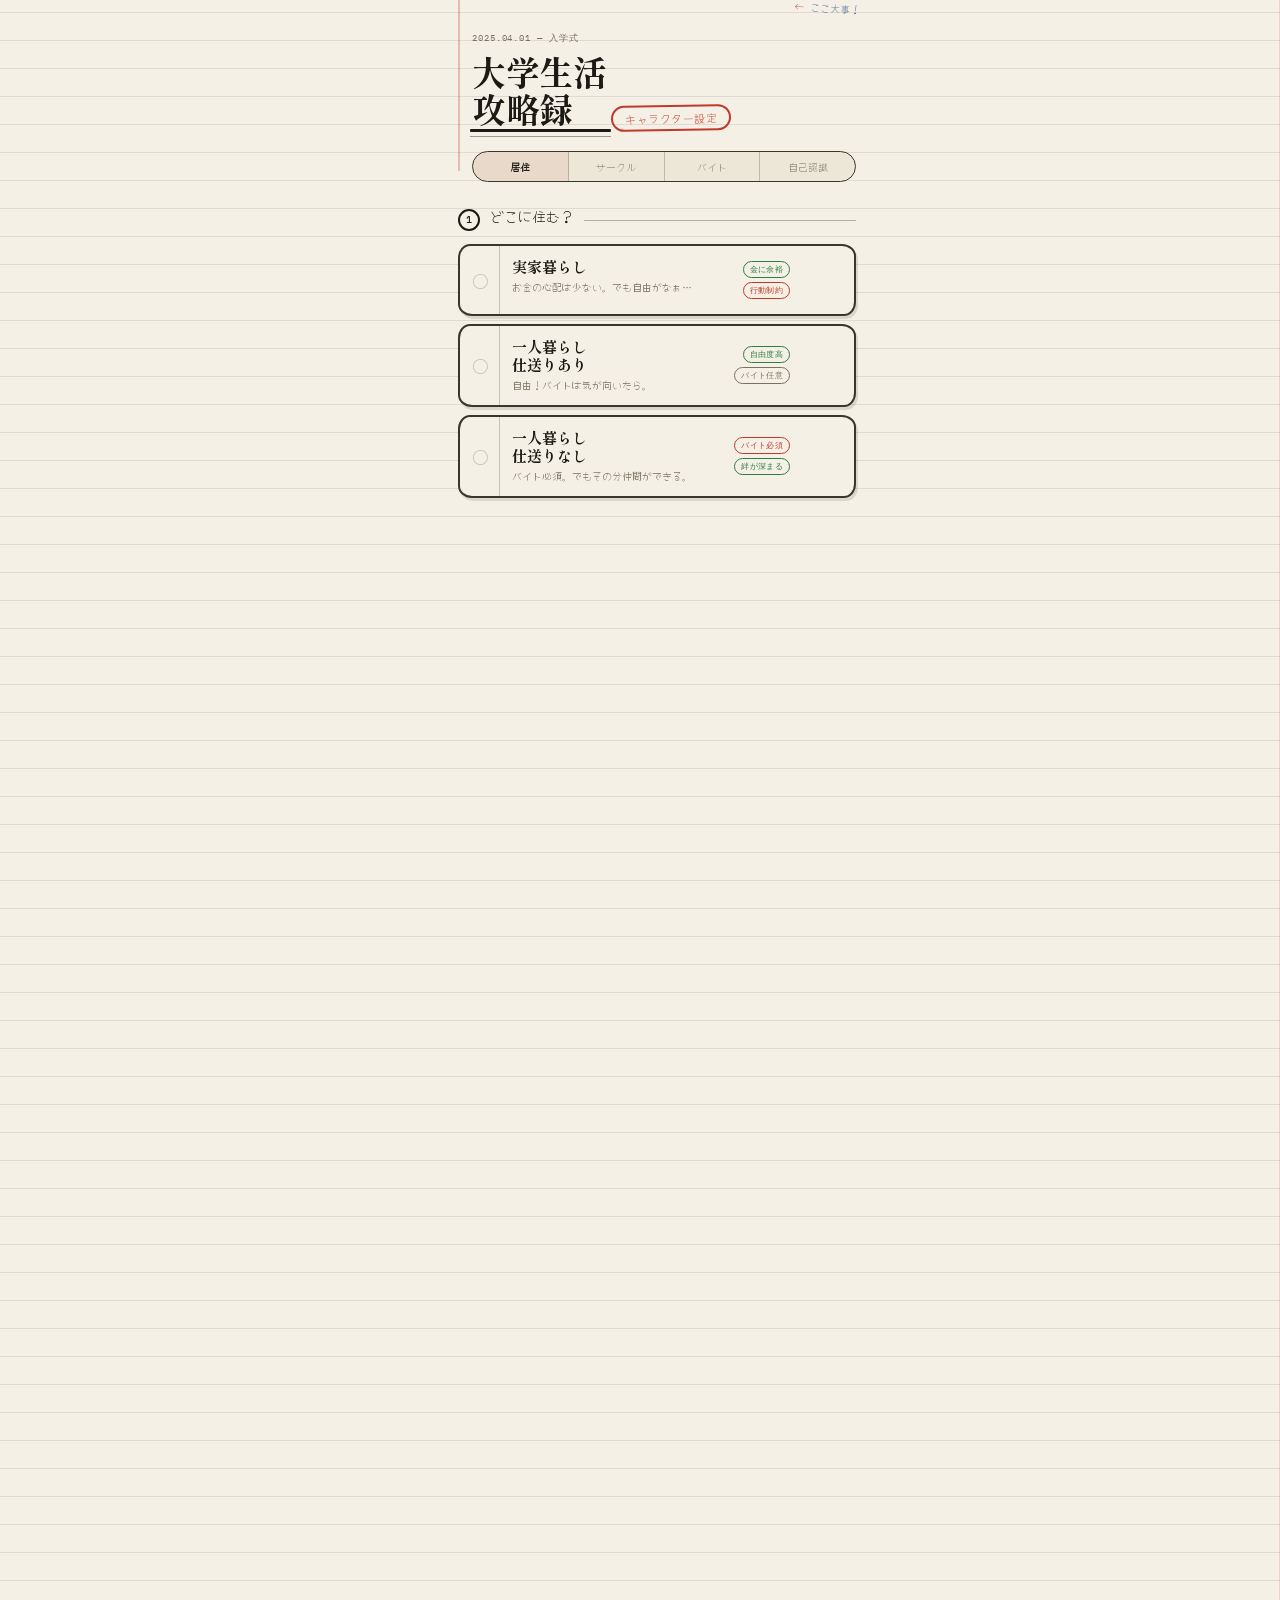
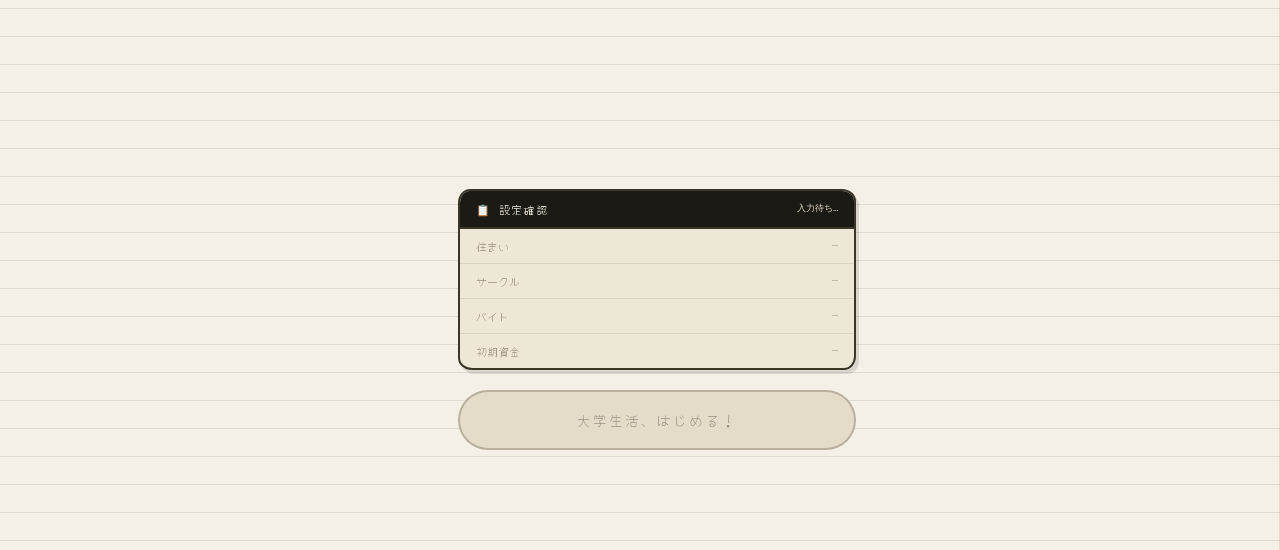
==== screens/chara_create.html @ b4116110 "first commit" ====
<!DOCTYPE html>
<html lang="ja">
<head>
<meta charset="UTF-8">
<meta name="viewport" content="width=device-width, initial-scale=1.0, user-scalable=no">
<title>大学生活攻略録</title>
<link href="https://fonts.googleapis.com/css2?family=Yomogi&family=Shippori+Mincho+B1:wght@400;700;800&family=IBM+Plex+Mono:wght@400;500&display=swap" rel="stylesheet">
<style>
:root {
  --paper:   #f5f0e6;
  --paper2:  #ede7d8;
  --paper3:  #e4dcc8;
  --ink:     #1c1a14;
  --ink2:    #3a3628;
  --rule:    rgba(28,26,20,0.10);
  --rule2:   rgba(28,26,20,0.22);
  --red:     #c0392b;     /* 朱 — the ONE accent */
  --red-t:   rgba(192,57,43,0.08);
  --red-t2:  rgba(192,57,43,0.04);
  --blue-ink:#2c4a8a;    /* 青ボールペン風 サブアクセント */
  --pencil:  #7a7060;    /* 鉛筆グレー */
  --muted:   #9a9080;
  --ok:      #2e7d42;
}

*, *::before, *::after { box-sizing:border-box; margin:0; padding:0; -webkit-tap-highlight-color:transparent; }

body {
  background: var(--paper);
  color: var(--ink);
  font-family: 'Shippori Mincho B1', serif;
  min-height: 100vh;
  /* notebook ruled lines */
  background-image:
    linear-gradient(var(--rule) 1px, transparent 1px),
    linear-gradient(90deg, transparent calc(100% - 1px), rgba(192,57,43,0.15) calc(100% - 1px));
  background-size: 100% 28px, 100% 100%;
  background-position: 0 12px, 0 0;
}

#root { max-width:480px; margin:0 auto; padding-bottom:80px; position:relative; }

/* ── HEADER ── */
.hd {
  padding: 32px 24px 0;
  position: relative;
}

/* 赤い縦線（ノートのマージン線） */
.hd::before {
  content:'';
  position:absolute;
  left: 58px;
  top: 0; bottom: -40px;
  width: 1.5px;
  background: rgba(192,57,43,0.3);
  pointer-events: none;
}

.hd-date {
  font-family: 'IBM Plex Mono', monospace;
  font-size: 9px;
  color: var(--pencil);
  margin-bottom: 8px;
  letter-spacing: .1em;
  margin-left: 48px;
}

.hd-title-wrap {
  margin-left: 48px;
  margin-bottom: 20px;
  position: relative;
}

/* 二重下線 — ノートのタイトル下線 */
.hd-title {
  font-size: 34px;
  font-weight: 800;
  line-height: 1.1;
  letter-spacing: -.01em;
  position: relative;
  display: inline-block;
}
.hd-title::after {
  content: '';
  position: absolute;
  left: -2px; right: -4px;
  bottom: -4px;
  height: 3px;
  background: var(--ink);
  border-radius: 1px;
}
.hd-title::before {
  content: '';
  position: absolute;
  left: -2px; right: -4px;
  bottom: -9px;
  height: 1px;
  background: var(--ink);
  opacity: .4;
}

/* 手書き風の丸囲み文字を模したバッジ */
.hd-badge {
  display: inline-block;
  margin-top: 14px;
  padding: 3px 12px;
  border: 2px solid var(--red);
  border-radius: 20px;
  font-family: 'Yomogi', cursive;
  font-size: 11px;
  color: var(--red);
  letter-spacing: .05em;
  transform: rotate(-1deg);
}

/* 落書き風のメモ */
.hd-memo {
  position: absolute;
  top: 0px;
  right: 20px;
  font-family: 'Yomogi', cursive;
  font-size: 10px;
  color: var(--blue-ink);
  transform: rotate(3deg);
  line-height: 1.6;
  opacity: .8;
}
.hd-memo::before {
  content: '← ';
  color: var(--red);
}

/* ── PROGRESS ── */
.progress {
  margin: 16px 24px 0 72px;
  display: flex;
  gap: 0;
  border: 1.5px solid var(--ink2);
  border-radius: 20px;
  overflow: hidden;
  background: var(--paper2);
}
.prog-item {
  flex: 1;
  text-align: center;
  padding: 7px 4px;
  font-family: 'Yomogi', cursive;
  font-size: 10px;
  color: var(--muted);
  border-right: 1px solid var(--rule2);
  transition: all .2s;
  position: relative;
}
.prog-item:last-child { border-right:none; }
.prog-item.done { color: var(--ok); }
.prog-item.done::after { content: ' ✓'; font-size:9px; }
.prog-item.active {
  color: var(--ink);
  background: var(--red-t);
  font-weight: 700;
}

/* ── SECTION ── */
.sec {
  padding: 24px 24px 0;
  opacity: 0;
  transform: translateY(6px);
  transition: opacity .3s ease, transform .3s ease;
}
.sec.visible { opacity:1; transform:none; }

.sec-head {
  display: flex;
  align-items: baseline;
  gap: 10px;
  margin-bottom: 14px;
  margin-left: 34px;
  position: relative;
}
/* 番号を手書き風丸で囲む */
.sec-num {
  width: 22px; height: 22px;
  border: 2px solid var(--ink);
  border-radius: 50%;
  display: flex;
  align-items: center;
  justify-content: center;
  font-family: 'IBM Plex Mono', monospace;
  font-size: 10px;
  font-weight: 500;
  flex-shrink: 0;
  background: var(--paper);
  position: relative;
  top: 1px;
}
.sec-label {
  font-family: 'Yomogi', cursive;
  font-size: 14px;
  color: var(--ink);
}
.sec-underline {
  flex: 1;
  position: relative;
  top: -1px;
}
.sec-underline::after {
  content:'';
  display:block;
  height: 1.5px;
  background: var(--ink2);
  border-radius: 1px;
  opacity: .35;
}

/* ── OPTION TILES ── */
.opts { display:flex; flex-direction:column; gap:8px; margin-left:34px; }

.opt {
  background: var(--paper);
  /* 手書き風の少し歪んだ枠 — box-shadow で多重ボーダー */
  border: 2px solid var(--ink2);
  border-radius: 12px 14px 12px 14px / 14px 12px 14px 12px;
  padding: 0;
  cursor: pointer;
  transition: transform .12s, box-shadow .12s, background .12s;
  position: relative;
  overflow: hidden;
  display: flex;
  align-items: stretch;
  min-height: 72px;
  /* スタンプ・付箋っぽい影 */
  box-shadow: 2px 3px 0 rgba(28,26,20,0.12);
}
.opt:active { transform: scale(.98) rotate(-.3deg); }
.opt:hover {
  box-shadow: 3px 4px 0 rgba(28,26,20,0.18);
  transform: translateY(-1px);
}
.opt.selected {
  border-color: var(--red);
  background: var(--red-t2);
  box-shadow: 3px 4px 0 rgba(192,57,43,0.25);
  transform: translateY(-1px);
}

/* チェックマーク（手書き風） */
.opt-check {
  width: 40px;
  display: flex;
  align-items: center;
  justify-content: center;
  font-size: 18px;
  flex-shrink: 0;
  border-right: 1.5px solid var(--rule2);
  color: var(--rule2);
  transition: color .15s;
  font-family: 'Yomogi', cursive;
}
.opt.selected .opt-check { color: var(--red); }

.opt-body {
  flex: 1;
  padding: 12px 12px;
  min-width: 0;
}
.opt-name {
  font-size: 15px;
  font-weight: 700;
  margin-bottom: 3px;
  line-height: 1.2;
}
.opt.selected .opt-name { color: var(--red); }
.opt-desc {
  font-family: 'Yomogi', cursive;
  font-size: 10px;
  color: var(--pencil);
  line-height: 1.6;
}

.opt-tags {
  display: flex;
  flex-direction: column;
  justify-content: center;
  gap: 4px;
  padding: 10px 12px 10px 0;
  flex-shrink: 0;
  align-items: flex-end;
}
.fx {
  font-family: 'IBM Plex Mono', monospace;
  font-size: 8px;
  padding: 2px 6px;
  border-radius: 10px;
  border: 1px solid currentColor;
  white-space: nowrap;
  letter-spacing: .04em;
}
.fx-p { color: var(--ok); }
.fx-m { color: var(--red); }
.fx-n { color: var(--pencil); }

/* money */
.opt-money {
  font-size: 16px;
  font-weight: 800;
  color: var(--blue-ink);
  padding: 0 12px 0 0;
  display: flex;
  align-items: center;
  flex-shrink: 0;
  opacity: 0;
  transition: opacity .2s;
  font-family: 'IBM Plex Mono', monospace;
}
.opt.selected .opt-money { opacity: 1; }

/* ── SELF PERCEPTION ── */
.sp-notice {
  margin: 0 24px 16px 58px;
  padding: 10px 14px;
  background: rgba(44,74,138,0.06);
  border-left: 3px solid var(--blue-ink);
  border-radius: 0 8px 8px 0;
  font-family: 'Yomogi', cursive;
  font-size: 11px;
  color: var(--blue-ink);
  line-height: 1.8;
}

.sp-rows { margin-left:34px; border-top: 1.5px solid var(--rule2); }

.sp-row {
  display: flex;
  align-items: center;
  border-bottom: 1px solid var(--rule);
  min-height: 62px;
}
.sp-name {
  width: 72px;
  padding: 0 10px 0 0;
  font-size: 13px;
  font-weight: 700;
  flex-shrink: 0;
  display: flex;
  align-items: center;
  color: var(--ink);
}
.sp-mid {
  flex: 1;
  padding: 8px 12px;
  display: flex;
  flex-direction: column;
  gap: 6px;
}

/* pip dots — 手書き感のある丸 */
.sp-pips { display:flex; gap:5px; }
.sp-pip {
  width: 10px; height: 10px;
  border-radius: 50%;
  border: 1.5px solid var(--rule2);
  transition: background .1s, border-color .1s;
}
.sp-pip.on { background: var(--pencil); border-color: var(--pencil); }
.sp-pip.hot { background: var(--red); border-color: var(--red); }

/* slider */
.sp-track {
  position: relative;
  height: 44px;
  display: flex;
  align-items: center;
}
.sp-bg {
  position: absolute;
  left: 0; right: 0;
  height: 3px;
  background: var(--paper3);
  border-radius: 2px;
  border: 1px solid var(--rule2);
}
.sp-fill {
  height: 100%;
  background: var(--ink);
  border-radius: 1px;
  transition: width .04s;
}
/* サムネを丸く — ポップな感じ */
.sp-thumb {
  position: absolute;
  width: 22px; height: 22px;
  background: var(--paper);
  border: 2.5px solid var(--ink);
  border-radius: 50%;
  transform: translateX(-50%);
  pointer-events: none;
  transition: left .04s, border-color .15s;
  box-shadow: 1px 2px 0 rgba(28,26,20,0.15);
}
.sp-row:focus-within .sp-thumb {
  border-color: var(--red);
}
input[type=range] {
  position: absolute;
  inset: 0; width:100%; height:100%;
  opacity:0; cursor:pointer;
  -webkit-appearance:none; margin:0;
}

.sp-grade {
  width: 42px;
  flex-shrink: 0;
  display: flex;
  align-items: center;
  justify-content: center;
  font-size: 16px;
  font-weight: 800;
  color: var(--pencil);
  transition: color .15s;
  border-left: 1px solid var(--rule);
  align-self: stretch;
}
.sp-grade.high { color: var(--red); }
.sp-grade.low  { color: var(--blue-ink); }

/* ── CONFIRM ── */
.confirm-wrap { padding: 24px 24px 0 58px; }
.confirm {
  border: 2px solid var(--ink2);
  border-radius: 12px 14px 12px 14px / 14px 12px 14px 12px;
  background: var(--paper2);
  overflow: hidden;
  box-shadow: 3px 4px 0 rgba(28,26,20,0.12);
}
.confirm-head {
  padding: 10px 16px;
  border-bottom: 2px solid var(--ink2);
  display: flex;
  justify-content: space-between;
  align-items: center;
  background: var(--ink);
  color: var(--paper);
}
.confirm-head-label {
  font-family: 'Yomogi', cursive;
  font-size: 11px;
  letter-spacing: .1em;
}
.confirm-head-status {
  font-family: 'IBM Plex Mono', monospace;
  font-size: 9px;
  color: var(--paper3);
}
.confirm-head-status.ready { color: #7dff9a; }
.confirm-rows { display:flex; flex-direction:column; }
.confirm-row {
  display:flex;
  justify-content:space-between;
  align-items:center;
  padding: 9px 16px;
  border-bottom: 1px solid var(--rule);
  font-size: 11px;
}
.confirm-row:last-child { border-bottom:none; }
.confirm-key {
  font-family: 'Yomogi', cursive;
  color: var(--muted);
}
.confirm-val { font-weight: 700; color: var(--ink); }
.confirm-val.empty { color: var(--rule2); font-weight: 400; font-family: 'IBM Plex Mono',monospace; font-size:10px; }
.confirm-val.money {
  font-size: 18px;
  font-weight: 800;
  color: var(--blue-ink);
  font-family: 'IBM Plex Mono', monospace;
}

/* ── START BTN ── */
.btn-wrap { padding: 20px 24px 20px 58px; }
.start-btn {
  width: 100%;
  background: var(--ink);
  border: 2.5px solid var(--ink);
  border-radius: 30px;
  padding: 18px;
  color: var(--paper);
  font-family: 'Yomogi', cursive;
  font-size: 14px;
  letter-spacing: .15em;
  cursor: pointer;
  transition: all .15s;
  box-shadow: 4px 5px 0 rgba(28,26,20,0.2);
  position: relative;
}
.start-btn:not(:disabled):hover {
  background: var(--red);
  border-color: var(--red);
  box-shadow: 5px 6px 0 rgba(192,57,43,0.25);
  transform: translateY(-1px);
}
.start-btn:not(:disabled):active {
  transform: translateY(1px);
  box-shadow: 2px 2px 0 rgba(28,26,20,0.2);
}
.start-btn:disabled {
  background: var(--paper3);
  border-color: var(--rule2);
  color: var(--muted);
  cursor: not-allowed;
  box-shadow: none;
}

/* ── ANIMATIONS ── */
@keyframes popIn {
  0%   { opacity:0; transform:translateY(8px) scale(.98); }
  100% { opacity:1; transform:none; }
}
.sec.visible { animation: popIn .3s ease both; }
</style>
<script src="../data/gamedata.js"></script>
<script src="../data/gamestate.js"></script>
<script src="../data/flags.js"></script>
</head>
<body>
<div id="root">

  <div class="hd">
    <div class="hd-date" id="hd-date">2025.04.01 — 入学式</div>
    <div class="hd-memo">ここ大事！</div>
    <div class="hd-title-wrap">
      <div class="hd-title">大学生活<br>攻略録</div>
      <div class="hd-badge">キャラクター設定</div>
    </div>
  </div>

  <div class="progress" style="margin-top:20px">
    <div class="prog-item active" id="pr-1">居住</div>
    <div class="prog-item" id="pr-2">サークル</div>
    <div class="prog-item" id="pr-3">バイト</div>
    <div class="prog-item" id="pr-4">自己認識</div>
  </div>

  <!-- 01 居住 -->
  <div class="sec visible" id="sec-living">
    <div class="sec-head">
      <div class="sec-num">1</div>
      <div class="sec-label">どこに住む？</div>
      <div class="sec-underline"></div>
    </div>
    <div class="opts">
      <div class="opt" data-g="living" data-v="home" data-m="40000" onclick="pick(this)">
        <div class="opt-check">○</div>
        <div class="opt-body">
          <div class="opt-name">実家暮らし</div>
          <div class="opt-desc">お金の心配は少ない。でも自由がなぁ…</div>
        </div>
        <div class="opt-tags">
          <span class="fx fx-p">金に余裕</span>
          <span class="fx fx-m">行動制約</span>
        </div>
        <div class="opt-money">¥40K</div>
      </div>
      <div class="opt" data-g="living" data-v="alone_send" data-m="30000" onclick="pick(this)">
        <div class="opt-check">○</div>
        <div class="opt-body">
          <div class="opt-name">一人暮らし<br>仕送りあり</div>
          <div class="opt-desc">自由！バイトは気が向いたら。</div>
        </div>
        <div class="opt-tags">
          <span class="fx fx-p">自由度高</span>
          <span class="fx fx-n">バイト任意</span>
        </div>
        <div class="opt-money">¥30K</div>
      </div>
      <div class="opt" data-g="living" data-v="alone_nosend" data-m="15000" onclick="pick(this)">
        <div class="opt-check">○</div>
        <div class="opt-body">
          <div class="opt-name">一人暮らし<br>仕送りなし</div>
          <div class="opt-desc">バイト必須。でもその分仲間ができる。</div>
        </div>
        <div class="opt-tags">
          <span class="fx fx-m">バイト必須</span>
          <span class="fx fx-p">絆が深まる</span>
        </div>
        <div class="opt-money">¥15K</div>
      </div>
    </div>
  </div>

  <!-- 02 サークル -->
  <div class="sec" id="sec-circle">
    <div class="sec-head">
      <div class="sec-num">2</div>
      <div class="sec-label">サークルどうする？</div>
      <div class="sec-underline"></div>
    </div>
    <div class="opts">
      <div class="opt" data-g="circle" data-v="none" onclick="pick(this)">
        <div class="opt-check">○</div>
        <div class="opt-body">
          <div class="opt-name">入らない</div>
          <div class="opt-desc">時間は自分のもの。出会いは別で作る。</div>
        </div>
        <div class="opt-tags">
          <span class="fx fx-p">時間に余裕</span>
          <span class="fx fx-m">出会い限定</span>
        </div>
      </div>
      <div class="opt" data-g="circle" data-v="culture" onclick="pick(this)">
        <div class="opt-check">○</div>
        <div class="opt-body">
          <div class="opt-name">文化系</div>
          <div class="opt-desc">ブラスバンドとか。ゆっくり仲良くなれる。</div>
        </div>
        <div class="opt-tags">
          <span class="fx fx-p">穏やかに深まる</span>
          <span class="fx fx-n">まったり系</span>
        </div>
      </div>
      <div class="opt" data-g="circle" data-v="sports" onclick="pick(this)">
        <div class="opt-check">○</div>
        <div class="opt-body">
          <div class="opt-name">体育会系</div>
          <div class="opt-desc">絆は強い。でも合わない人とは合わない。</div>
        </div>
        <div class="opt-tags">
          <span class="fx fx-p">絆が強い</span>
          <span class="fx fx-m">一部と距離</span>
        </div>
      </div>
    </div>
  </div>

  <!-- 03 バイト -->
  <div class="sec" id="sec-part">
    <div class="sec-head">
      <div class="sec-num">3</div>
      <div class="sec-label">バイトは？</div>
      <div class="sec-underline"></div>
    </div>
    <div class="opts">
      <div class="opt" data-g="part" data-v="none" onclick="pick(this)">
        <div class="opt-check">○</div>
        <div class="opt-body">
          <div class="opt-name">しない</div>
          <div class="opt-desc">時間は余る。財布は寂しい。</div>
        </div>
        <div class="opt-tags">
          <span class="fx fx-p">時間に余裕</span>
          <span class="fx fx-m">金欠気味</span>
        </div>
      </div>
      <div class="opt" data-g="part" data-v="izakaya" onclick="pick(this)">
        <div class="opt-check">○</div>
        <div class="opt-body">
          <div class="opt-name">居酒屋・飲食</div>
          <div class="opt-desc">仲間ができやすい。年末年始は地獄。</div>
        </div>
        <div class="opt-tags">
          <span class="fx fx-p">仲間と深まる</span>
          <span class="fx fx-m">繁忙期に制約</span>
        </div>
      </div>
      <div class="opt" data-g="part" data-v="cafe" onclick="pick(this)">
        <div class="opt-check">○</div>
        <div class="opt-body">
          <div class="opt-name">カフェ・販売</div>
          <div class="opt-desc">シフト安定。仲間もできる。無難。</div>
        </div>
        <div class="opt-tags">
          <span class="fx fx-p">シフト安定</span>
          <span class="fx fx-n">金は中程度</span>
        </div>
      </div>
      <div class="opt" data-g="part" data-v="juku" onclick="pick(this)">
        <div class="opt-check">○</div>
        <div class="opt-body">
          <div class="opt-name">塾講師</div>
          <div class="opt-desc">時給高い。頭いい人と繋がりやすい。</div>
        </div>
        <div class="opt-tags">
          <span class="fx fx-p">時給高</span>
          <span class="fx fx-n">知的系と繋がる</span>
        </div>
      </div>
    </div>
  </div>

  <!-- 04 自己認識 -->
  <div class="sec" id="sec-self">
    <div class="sec-head">
      <div class="sec-num">4</div>
      <div class="sec-label">自分ってどんな人？（自己申告）</div>
      <div class="sec-underline"></div>
    </div>
    <div class="sp-notice">
      ※ あくまで「自分がそう思ってる」だけです。<br>本当のところは、やってみないとわからない。
    </div>
    <div class="sp-rows" style="margin-left:34px">
      <div class="sp-row">
        <div class="sp-name">コミュ力</div>
        <div class="sp-mid">
          <div class="sp-pips" id="pp-comm"><div class="sp-pip on"></div><div class="sp-pip on"></div><div class="sp-pip on hot"></div><div class="sp-pip"></div><div class="sp-pip"></div></div>
          <div class="sp-track"><div class="sp-bg"><div class="sp-fill" id="sf-comm" style="width:50%"></div></div><div class="sp-thumb" id="st-comm" style="left:50%"></div><input type="range" min="1" max="100" value="50" oninput="slide('comm',this.value)"></div>
        </div>
        <div class="sp-grade" id="sg-comm">○</div>
      </div>
      <div class="sp-row">
        <div class="sp-name">ビジュ</div>
        <div class="sp-mid">
          <div class="sp-pips" id="pp-visu"><div class="sp-pip on"></div><div class="sp-pip on"></div><div class="sp-pip on hot"></div><div class="sp-pip"></div><div class="sp-pip"></div></div>
          <div class="sp-track"><div class="sp-bg"><div class="sp-fill" id="sf-visu" style="width:50%"></div></div><div class="sp-thumb" id="st-visu" style="left:50%"></div><input type="range" min="1" max="100" value="50" oninput="slide('visu',this.value)"></div>
        </div>
        <div class="sp-grade" id="sg-visu">○</div>
      </div>
      <div class="sp-row">
        <div class="sp-name">頭</div>
        <div class="sp-mid">
          <div class="sp-pips" id="pp-head"><div class="sp-pip on"></div><div class="sp-pip on"></div><div class="sp-pip on hot"></div><div class="sp-pip"></div><div class="sp-pip"></div></div>
          <div class="sp-track"><div class="sp-bg"><div class="sp-fill" id="sf-head" style="width:50%"></div></div><div class="sp-thumb" id="st-head" style="left:50%"></div><input type="range" min="1" max="100" value="50" oninput="slide('head',this.value)"></div>
        </div>
        <div class="sp-grade" id="sg-head">○</div>
      </div>
      <div class="sp-row">
        <div class="sp-name">手際</div>
        <div class="sp-mid">
          <div class="sp-pips" id="pp-tact"><div class="sp-pip on"></div><div class="sp-pip on"></div><div class="sp-pip on hot"></div><div class="sp-pip"></div><div class="sp-pip"></div></div>
          <div class="sp-track"><div class="sp-bg"><div class="sp-fill" id="sf-tact" style="width:50%"></div></div><div class="sp-thumb" id="st-tact" style="left:50%"></div><input type="range" min="1" max="100" value="50" oninput="slide('tact',this.value)"></div>
        </div>
        <div class="sp-grade" id="sg-tact">○</div>
      </div>
      <div class="sp-row">
        <div class="sp-name">空気読み</div>
        <div class="sp-mid">
          <div class="sp-pips" id="pp-air"><div class="sp-pip on"></div><div class="sp-pip on"></div><div class="sp-pip on hot"></div><div class="sp-pip"></div><div class="sp-pip"></div></div>
          <div class="sp-track"><div class="sp-bg"><div class="sp-fill" id="sf-air" style="width:50%"></div></div><div class="sp-thumb" id="st-air" style="left:50%"></div><input type="range" min="1" max="100" value="50" oninput="slide('air',this.value)"></div>
        </div>
        <div class="sp-grade" id="sg-air">○</div>
      </div>
      <div class="sp-row">
        <div class="sp-name">メンタル</div>
        <div class="sp-mid">
          <div class="sp-pips" id="pp-mental"><div class="sp-pip on"></div><div class="sp-pip on"></div><div class="sp-pip on hot"></div><div class="sp-pip"></div><div class="sp-pip"></div></div>
          <div class="sp-track"><div class="sp-bg"><div class="sp-fill" id="sf-mental" style="width:50%"></div></div><div class="sp-thumb" id="st-mental" style="left:50%"></div><input type="range" min="1" max="100" value="50" oninput="slide('mental',this.value)"></div>
        </div>
        <div class="sp-grade" id="sg-mental">○</div>
      </div>
    </div>
  </div>

  <!-- CONFIRM -->
  <div class="confirm-wrap">
    <div class="confirm">
      <div class="confirm-head">
        <span class="confirm-head-label">📋 設定確認</span>
        <span class="confirm-head-status" id="cf-status">入力待ち…</span>
      </div>
      <div class="confirm-rows">
        <div class="confirm-row"><span class="confirm-key">住まい</span><span class="confirm-val empty" id="cv-living">—</span></div>
        <div class="confirm-row"><span class="confirm-key">サークル</span><span class="confirm-val empty" id="cv-circle">—</span></div>
        <div class="confirm-row"><span class="confirm-key">バイト</span><span class="confirm-val empty" id="cv-part">—</span></div>
        <div class="confirm-row"><span class="confirm-key">初期資金</span><span class="confirm-val empty" id="cv-money">—</span></div>
      </div>
    </div>
  </div>

  <div class="btn-wrap">
    <button class="start-btn" id="start-btn" disabled onclick="startGame()">
      大学生活、はじめる！
    </button>
  </div>

</div>

<script>
const S={living:null,circle:null,part:null};
const V={comm:50,visu:50,head:50,tact:50,air:50,mental:50};
// MONEY_MAP は gamedata.js で定義
const LABEL={
  living:{home:'実家暮らし',alone_send:'一人暮らし(仕送りあり)',alone_nosend:'一人暮らし(仕送りなし)'},
  circle:{none:'入らない',culture:'文化系',sports:'体育会系'},
  part:{none:'しない',izakaya:'居酒屋・飲食',cafe:'カフェ・販売',juku:'塾講師'},
};
const GRADE=v=>v>=81?'◎◎':v>=61?'◎':v>=41?'○':v>=21?'△':'×';
const GCLS=v=>v>=61?'high':v<=20?'low':'';
const ORDER=['living','circle','part','self'];

function pick(el){
  const g=el.dataset.g,v=el.dataset.v;
  document.querySelectorAll(`[data-g="${g}"]`).forEach(o=>o.classList.remove('selected'));
  el.classList.add('selected');
  S[g]=v;
  const idx=ORDER.indexOf(g);
  if(idx>=0&&idx<ORDER.length-1){
    const next=document.getElementById('sec-'+ORDER[idx+1]);
    if(next){next.classList.add('visible');setTimeout(()=>next.scrollIntoView({behavior:'smooth',block:'nearest'}),80);}
  }
  updateProgress();updateConfirm();checkReady();
  // living変更時は注記を表示
  if(g==='living'&&v==='alone_nosend'){
    const note=document.getElementById('part-note');
    if(!note){
      const n=document.createElement('div');
      n.id='part-note';
      n.style.cssText="font-family:'Yomogi',cursive;font-size:10px;color:var(--red);margin:4px 0 0 34px;";
      n.textContent='⚠ 仕送りなしはバイト必須です。「しない」は選べません。';
      const partSec=document.getElementById('sec-part');
      if(partSec) partSec.querySelector('.sec-head').after(n);
    }
  } else if(g==='living'){
    const note=document.getElementById('part-note');
    if(note) note.remove();
  }
}

function slide(k,raw){
  const v=parseInt(raw);V[k]=v;
  document.getElementById('sf-'+k).style.width=v+'%';
  document.getElementById('st-'+k).style.left=v+'%';
  const g=document.getElementById('sg-'+k);
  g.textContent=GRADE(v);g.className='sp-grade '+GCLS(v);
  const lvl=Math.ceil(v/20);
  document.querySelectorAll(`#pp-${k} .sp-pip`).forEach((p,i)=>{
    p.classList.toggle('on',i<lvl);
    p.classList.toggle('hot',i===lvl-1&&i<5);
  });
}

function updateProgress(){
  let done=0;
  ['living','circle','part'].forEach((g,i)=>{
    const el=document.getElementById('pr-'+(i+1));
    el.className='prog-item';
    if(S[g]){el.classList.add('done');done++;}
    else if(done===i){el.classList.add('active');}
  });
  const p4=document.getElementById('pr-4');
  p4.className='prog-item'+(done===3?' active':'');
}

function updateConfirm(){
  const set=(id,val,empty)=>{
    const el=document.getElementById(id);
    el.textContent=val||'—';
    el.className='confirm-val'+(empty?' empty':'');
  };
  set('cv-living',S.living?LABEL.living[S.living]:null,!S.living);
  set('cv-circle',S.circle?LABEL.circle[S.circle]:null,!S.circle);
  set('cv-part',S.part?LABEL.part[S.part]:null,!S.part);
  const m=document.getElementById('cv-money');
  m.textContent=S.living?'¥'+MONEY[S.living].toLocaleString():'—';
  m.className='confirm-val'+(S.living?' money':' empty');
}

function checkReady(){
  // 仕送りなしの場合はバイト「しない」を無効化
  const isNoSend = S.living === 'alone_nosend';
  const partNoneCard = document.querySelector('[data-g="part"][data-v="none"]');
  if(partNoneCard){
    if(isNoSend){
      partNoneCard.classList.add('disabled');
      partNoneCard.style.opacity = '.4';
      partNoneCard.style.pointerEvents = 'none';
      // もし既に「しない」を選んでいたらリセット
      if(S.part === 'none'){
        S.part = null;
        partNoneCard.classList.remove('selected');
      }
    } else {
      partNoneCard.classList.remove('disabled');
      partNoneCard.style.opacity = '';
      partNoneCard.style.pointerEvents = '';
    }
  }
  const ok=S.living&&S.circle&&S.part;
  document.getElementById('start-btn').disabled=!ok;
  const s=document.getElementById('cf-status');
  s.textContent=ok?'準備OK！':isNoSend&&!S.part?'バイト必須です':'入力待ち…';
  s.className='confirm-head-status'+(ok?' ready':'');
}

// 今日の日付
const d=new Date();
document.getElementById('hd-date').textContent=
  d.getFullYear()+'.'+(d.getMonth()+1).toString().padStart(2,'0')+'.'+d.getDate().toString().padStart(2,'0')+' — 入学式';

function startGame(){
  const config = createNewConfig(S.living, S.circle, S.part, {...V});
  saveConfig(config);
  location.href='formation.html';
}

updateProgress();updateConfirm();
</script>
</body>
</html>
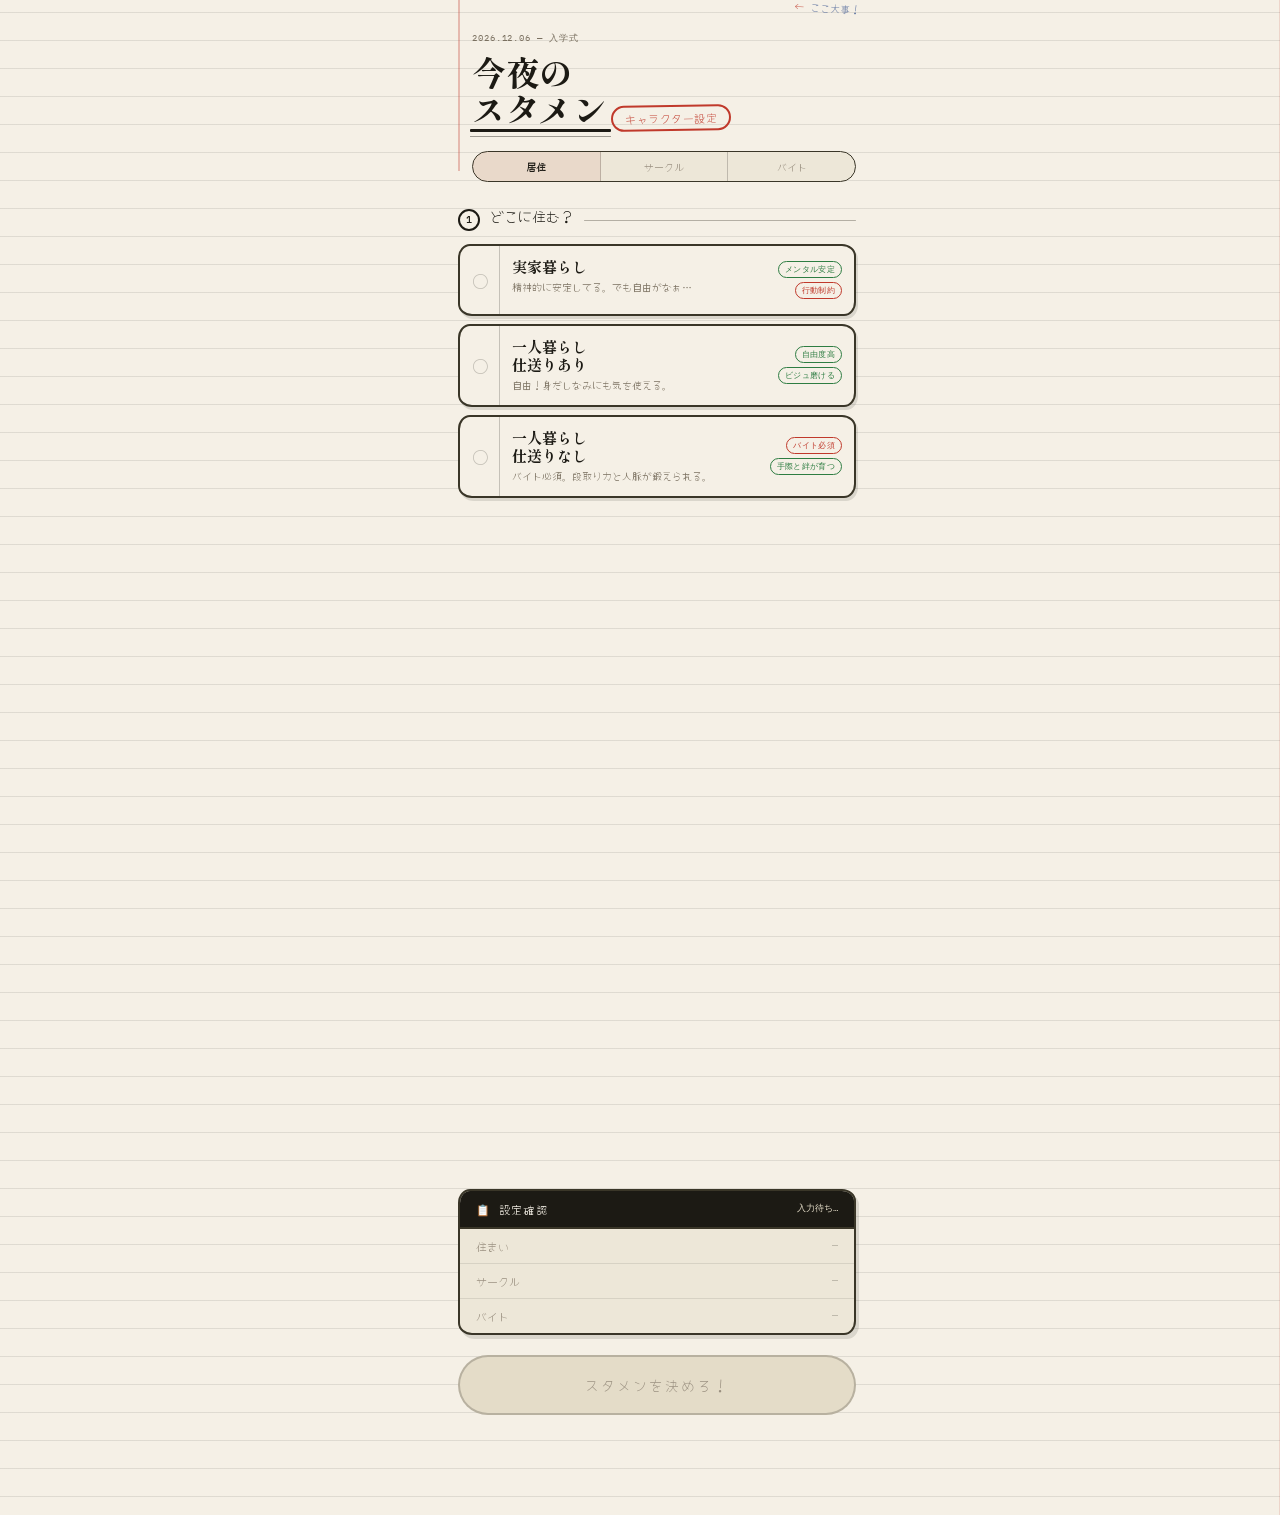
==== commit ea5a43b6: "Update titles and styles across result, seating, and status screens; enhance result display with new" ====
--- a/screens/chara_create.html
+++ b/screens/chara_create.html
@@ -3,7 +3,7 @@
 <head>
 <meta charset="UTF-8">
 <meta name="viewport" content="width=device-width, initial-scale=1.0, user-scalable=no">
-<title>大学生活攻略録</title>
+<title>今夜のスタメン、君に決めた！</title>
 <link href="https://fonts.googleapis.com/css2?family=Yomogi&family=Shippori+Mincho+B1:wght@400;700;800&family=IBM+Plex+Mono:wght@400;500&display=swap" rel="stylesheet">
 <style>
 :root {
@@ -529,7 +529,7 @@
     <div class="hd-date" id="hd-date">2025.04.01 — 入学式</div>
     <div class="hd-memo">ここ大事！</div>
     <div class="hd-title-wrap">
-      <div class="hd-title">大学生活<br>攻略録</div>
+      <div class="hd-title">今夜の<br>スタメン</div>
       <div class="hd-badge">キャラクター設定</div>
     </div>
   </div>
@@ -538,7 +538,6 @@
     <div class="prog-item active" id="pr-1">居住</div>
     <div class="prog-item" id="pr-2">サークル</div>
     <div class="prog-item" id="pr-3">バイト</div>
-    <div class="prog-item" id="pr-4">自己認識</div>
   </div>
 
   <!-- 01 居住 -->
@@ -549,41 +548,38 @@
       <div class="sec-underline"></div>
     </div>
     <div class="opts">
-      <div class="opt" data-g="living" data-v="home" data-m="40000" onclick="pick(this)">
+      <div class="opt" data-g="living" data-v="home" onclick="pick(this)">
         <div class="opt-check">○</div>
         <div class="opt-body">
           <div class="opt-name">実家暮らし</div>
-          <div class="opt-desc">お金の心配は少ない。でも自由がなぁ…</div>
-        </div>
-        <div class="opt-tags">
-          <span class="fx fx-p">金に余裕</span>
+          <div class="opt-desc">精神的に安定してる。でも自由がなぁ…</div>
+        </div>
+        <div class="opt-tags">
+          <span class="fx fx-p">メンタル安定</span>
           <span class="fx fx-m">行動制約</span>
         </div>
-        <div class="opt-money">¥40K</div>
-      </div>
-      <div class="opt" data-g="living" data-v="alone_send" data-m="30000" onclick="pick(this)">
+      </div>
+      <div class="opt" data-g="living" data-v="alone_send" onclick="pick(this)">
         <div class="opt-check">○</div>
         <div class="opt-body">
           <div class="opt-name">一人暮らし<br>仕送りあり</div>
-          <div class="opt-desc">自由！バイトは気が向いたら。</div>
+          <div class="opt-desc">自由！身だしなみにも気を使える。</div>
         </div>
         <div class="opt-tags">
           <span class="fx fx-p">自由度高</span>
-          <span class="fx fx-n">バイト任意</span>
-        </div>
-        <div class="opt-money">¥30K</div>
-      </div>
-      <div class="opt" data-g="living" data-v="alone_nosend" data-m="15000" onclick="pick(this)">
+          <span class="fx fx-p">ビジュ磨ける</span>
+        </div>
+      </div>
+      <div class="opt" data-g="living" data-v="alone_nosend" onclick="pick(this)">
         <div class="opt-check">○</div>
         <div class="opt-body">
           <div class="opt-name">一人暮らし<br>仕送りなし</div>
-          <div class="opt-desc">バイト必須。でもその分仲間ができる。</div>
+          <div class="opt-desc">バイト必須。段取り力と人脈が鍛えられる。</div>
         </div>
         <div class="opt-tags">
           <span class="fx fx-m">バイト必須</span>
-          <span class="fx fx-p">絆が深まる</span>
-        </div>
-        <div class="opt-money">¥15K</div>
+          <span class="fx fx-p">手際と絆が育つ</span>
+        </div>
       </div>
     </div>
   </div>
@@ -687,68 +683,6 @@
     </div>
   </div>
 
-  <!-- 04 自己認識 -->
-  <div class="sec" id="sec-self">
-    <div class="sec-head">
-      <div class="sec-num">4</div>
-      <div class="sec-label">自分ってどんな人？（自己申告）</div>
-      <div class="sec-underline"></div>
-    </div>
-    <div class="sp-notice">
-      ※ あくまで「自分がそう思ってる」だけです。<br>本当のところは、やってみないとわからない。
-    </div>
-    <div class="sp-rows" style="margin-left:34px">
-      <div class="sp-row">
-        <div class="sp-name">コミュ力</div>
-        <div class="sp-mid">
-          <div class="sp-pips" id="pp-comm"><div class="sp-pip on"></div><div class="sp-pip on"></div><div class="sp-pip on hot"></div><div class="sp-pip"></div><div class="sp-pip"></div></div>
-          <div class="sp-track"><div class="sp-bg"><div class="sp-fill" id="sf-comm" style="width:50%"></div></div><div class="sp-thumb" id="st-comm" style="left:50%"></div><input type="range" min="1" max="100" value="50" oninput="slide('comm',this.value)"></div>
-        </div>
-        <div class="sp-grade" id="sg-comm">○</div>
-      </div>
-      <div class="sp-row">
-        <div class="sp-name">ビジュ</div>
-        <div class="sp-mid">
-          <div class="sp-pips" id="pp-visu"><div class="sp-pip on"></div><div class="sp-pip on"></div><div class="sp-pip on hot"></div><div class="sp-pip"></div><div class="sp-pip"></div></div>
-          <div class="sp-track"><div class="sp-bg"><div class="sp-fill" id="sf-visu" style="width:50%"></div></div><div class="sp-thumb" id="st-visu" style="left:50%"></div><input type="range" min="1" max="100" value="50" oninput="slide('visu',this.value)"></div>
-        </div>
-        <div class="sp-grade" id="sg-visu">○</div>
-      </div>
-      <div class="sp-row">
-        <div class="sp-name">頭</div>
-        <div class="sp-mid">
-          <div class="sp-pips" id="pp-head"><div class="sp-pip on"></div><div class="sp-pip on"></div><div class="sp-pip on hot"></div><div class="sp-pip"></div><div class="sp-pip"></div></div>
-          <div class="sp-track"><div class="sp-bg"><div class="sp-fill" id="sf-head" style="width:50%"></div></div><div class="sp-thumb" id="st-head" style="left:50%"></div><input type="range" min="1" max="100" value="50" oninput="slide('head',this.value)"></div>
-        </div>
-        <div class="sp-grade" id="sg-head">○</div>
-      </div>
-      <div class="sp-row">
-        <div class="sp-name">手際</div>
-        <div class="sp-mid">
-          <div class="sp-pips" id="pp-tact"><div class="sp-pip on"></div><div class="sp-pip on"></div><div class="sp-pip on hot"></div><div class="sp-pip"></div><div class="sp-pip"></div></div>
-          <div class="sp-track"><div class="sp-bg"><div class="sp-fill" id="sf-tact" style="width:50%"></div></div><div class="sp-thumb" id="st-tact" style="left:50%"></div><input type="range" min="1" max="100" value="50" oninput="slide('tact',this.value)"></div>
-        </div>
-        <div class="sp-grade" id="sg-tact">○</div>
-      </div>
-      <div class="sp-row">
-        <div class="sp-name">空気読み</div>
-        <div class="sp-mid">
-          <div class="sp-pips" id="pp-air"><div class="sp-pip on"></div><div class="sp-pip on"></div><div class="sp-pip on hot"></div><div class="sp-pip"></div><div class="sp-pip"></div></div>
-          <div class="sp-track"><div class="sp-bg"><div class="sp-fill" id="sf-air" style="width:50%"></div></div><div class="sp-thumb" id="st-air" style="left:50%"></div><input type="range" min="1" max="100" value="50" oninput="slide('air',this.value)"></div>
-        </div>
-        <div class="sp-grade" id="sg-air">○</div>
-      </div>
-      <div class="sp-row">
-        <div class="sp-name">メンタル</div>
-        <div class="sp-mid">
-          <div class="sp-pips" id="pp-mental"><div class="sp-pip on"></div><div class="sp-pip on"></div><div class="sp-pip on hot"></div><div class="sp-pip"></div><div class="sp-pip"></div></div>
-          <div class="sp-track"><div class="sp-bg"><div class="sp-fill" id="sf-mental" style="width:50%"></div></div><div class="sp-thumb" id="st-mental" style="left:50%"></div><input type="range" min="1" max="100" value="50" oninput="slide('mental',this.value)"></div>
-        </div>
-        <div class="sp-grade" id="sg-mental">○</div>
-      </div>
-    </div>
-  </div>
-
   <!-- CONFIRM -->
   <div class="confirm-wrap">
     <div class="confirm">
@@ -760,14 +694,13 @@
         <div class="confirm-row"><span class="confirm-key">住まい</span><span class="confirm-val empty" id="cv-living">—</span></div>
         <div class="confirm-row"><span class="confirm-key">サークル</span><span class="confirm-val empty" id="cv-circle">—</span></div>
         <div class="confirm-row"><span class="confirm-key">バイト</span><span class="confirm-val empty" id="cv-part">—</span></div>
-        <div class="confirm-row"><span class="confirm-key">初期資金</span><span class="confirm-val empty" id="cv-money">—</span></div>
       </div>
     </div>
   </div>
 
   <div class="btn-wrap">
     <button class="start-btn" id="start-btn" disabled onclick="startGame()">
-      大学生活、はじめる！
+      スタメンを決めろ！
     </button>
   </div>
 
@@ -775,16 +708,12 @@
 
 <script>
 const S={living:null,circle:null,part:null};
-const V={comm:50,visu:50,head:50,tact:50,air:50,mental:50};
-// MONEY_MAP は gamedata.js で定義
 const LABEL={
   living:{home:'実家暮らし',alone_send:'一人暮らし(仕送りあり)',alone_nosend:'一人暮らし(仕送りなし)'},
   circle:{none:'入らない',culture:'文化系',sports:'体育会系'},
   part:{none:'しない',izakaya:'居酒屋・飲食',cafe:'カフェ・販売',juku:'塾講師'},
 };
-const GRADE=v=>v>=81?'◎◎':v>=61?'◎':v>=41?'○':v>=21?'△':'×';
-const GCLS=v=>v>=61?'high':v<=20?'low':'';
-const ORDER=['living','circle','part','self'];
+const ORDER=['living','circle','part'];
 
 function pick(el){
   const g=el.dataset.g,v=el.dataset.v;
@@ -814,19 +743,6 @@
   }
 }
 
-function slide(k,raw){
-  const v=parseInt(raw);V[k]=v;
-  document.getElementById('sf-'+k).style.width=v+'%';
-  document.getElementById('st-'+k).style.left=v+'%';
-  const g=document.getElementById('sg-'+k);
-  g.textContent=GRADE(v);g.className='sp-grade '+GCLS(v);
-  const lvl=Math.ceil(v/20);
-  document.querySelectorAll(`#pp-${k} .sp-pip`).forEach((p,i)=>{
-    p.classList.toggle('on',i<lvl);
-    p.classList.toggle('hot',i===lvl-1&&i<5);
-  });
-}
-
 function updateProgress(){
   let done=0;
   ['living','circle','part'].forEach((g,i)=>{
@@ -835,8 +751,6 @@
     if(S[g]){el.classList.add('done');done++;}
     else if(done===i){el.classList.add('active');}
   });
-  const p4=document.getElementById('pr-4');
-  p4.className='prog-item'+(done===3?' active':'');
 }
 
 function updateConfirm(){
@@ -848,9 +762,6 @@
   set('cv-living',S.living?LABEL.living[S.living]:null,!S.living);
   set('cv-circle',S.circle?LABEL.circle[S.circle]:null,!S.circle);
   set('cv-part',S.part?LABEL.part[S.part]:null,!S.part);
-  const m=document.getElementById('cv-money');
-  m.textContent=S.living?'¥'+MONEY[S.living].toLocaleString():'—';
-  m.className='confirm-val'+(S.living?' money':' empty');
 }
 
 function checkReady(){
@@ -886,7 +797,7 @@
   d.getFullYear()+'.'+(d.getMonth()+1).toString().padStart(2,'0')+'.'+d.getDate().toString().padStart(2,'0')+' — 入学式';
 
 function startGame(){
-  const config = createNewConfig(S.living, S.circle, S.part, {...V});
+  const config = createNewConfig(S.living, S.circle, S.part);
   saveConfig(config);
   location.href='formation.html';
 }
